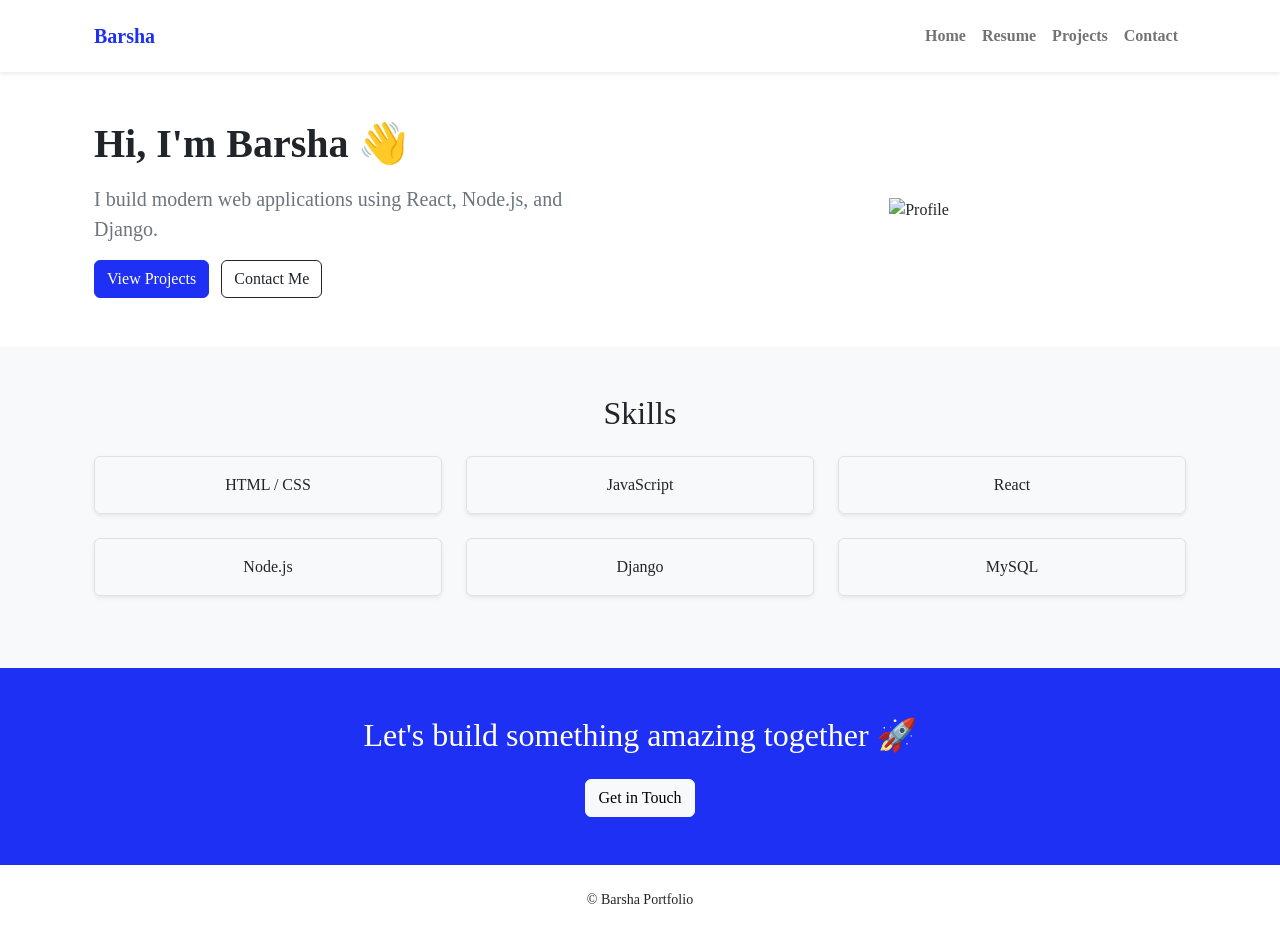
==== index.html @ f329c76d "Update index.html" ====
<!doctype html>
<html lang="en">
  <head>
    <meta charset="utf-8" />
    <meta name="viewport" content="width=device-width, initial-scale=1" />

    <title>Barsha Portfolio</title>

    <!-- Bootstrap CSS -->
    <link href="https://cdn.jsdelivr.net/npm/bootstrap@5.2.3/dist/css/bootstrap.min.css" rel="stylesheet" />

    <!-- Custom CSS -->
    <link href="styles.css" rel="stylesheet" />

    <style>
      /* Responsive Hero Section */
      .hero-img {
        max-width: 100%;
        height: auto;
      }

      /* Mobile spacing fix */
      @media (max-width: 768px) {
        .hero-text {
          text-align: center;
          margin-bottom: 2rem;
        }
      }
    </style>
  </head>

  <body class="d-flex flex-column h-100">

    <!-- Navbar -->
    <nav class="navbar navbar-expand-lg navbar-light bg-white py-3 shadow-sm">
      <div class="container px-4">
        <a class="navbar-brand fw-bold text-primary" href="index.html">Barsha</a>

        <button class="navbar-toggler" type="button" data-bs-toggle="collapse" data-bs-target="#navMenu">
          <span class="navbar-toggler-icon"></span>
        </button>

        <div class="collapse navbar-collapse" id="navMenu">
          <ul class="navbar-nav ms-auto fw-bold">
            <li class="nav-item"><a class="nav-link" href="index.html">Home</a></li>
            <li class="nav-item"><a class="nav-link" href="resume.html">Resume</a></li>
            <li class="nav-item"><a class="nav-link" href="projects.html">Projects</a></li>
            <li class="nav-item"><a class="nav-link" href="contact.html">Contact</a></li>
          </ul>
        </div>
      </div>
    </nav>

    <!-- Hero Section -->
    <main class="flex-shrink-0">
      <section class="py-5">
        <div class="container px-4">
          <div class="row align-items-center">

            <!-- Text -->
            <div class="col-lg-6 hero-text">
              <h1 class="fw-bold mb-3">Hi, I'm Barsha 👋</h1>
              <p class="lead text-muted">
                I build modern web applications using React, Node.js, and Django.
              </p>

              <a href="projects.html" class="btn btn-primary me-2">View Projects</a>
              <a href="contact.html" class="btn btn-outline-dark">Contact Me</a>
            </div>

            <!-- Image -->
            <div class="col-lg-6 text-center">
              <img src="assets/profile.png" alt="Profile" class="hero-img">
            </div>

          </div>
        </div>
      </section>

      <!-- Skills Section -->
      <section class="bg-light py-5">
        <div class="container px-4">
          <h2 class="text-center mb-4">Skills</h2>

          <div class="row text-center">

            <div class="col-md-4 col-sm-6 mb-4">
              <div class="p-3 border rounded shadow-sm">HTML / CSS</div>
            </div>

            <div class="col-md-4 col-sm-6 mb-4">
              <div class="p-3 border rounded shadow-sm">JavaScript</div>
            </div>

            <div class="col-md-4 col-sm-6 mb-4">
              <div class="p-3 border rounded shadow-sm">React</div>
            </div>

            <div class="col-md-4 col-sm-6 mb-4">
              <div class="p-3 border rounded shadow-sm">Node.js</div>
            </div>

            <div class="col-md-4 col-sm-6 mb-4">
              <div class="p-3 border rounded shadow-sm">Django</div>
            </div>

            <div class="col-md-4 col-sm-6 mb-4">
              <div class="p-3 border rounded shadow-sm">MySQL</div>
            </div>

          </div>
        </div>
      </section>

      <!-- CTA -->
      <section class="py-5 text-center bg-primary text-white">
        <div class="container px-4">
          <h2>Let's build something amazing together 🚀</h2>
          <a href="contact.html" class="btn btn-light mt-3">Get in Touch</a>
        </div>
      </section>
    </main>

    <!-- Footer -->
    <footer class="bg-white py-4 mt-auto">
      <div class="container text-center">
        <p class="mb-0 small">© Barsha Portfolio</p>
      </div>
    </footer>

    <!-- Bootstrap JS -->
    <script src="https://cdn.jsdelivr.net/npm/bootstrap@5.2.3/dist/js/bootstrap.bundle.min.js"></script>
  </body>
</html>
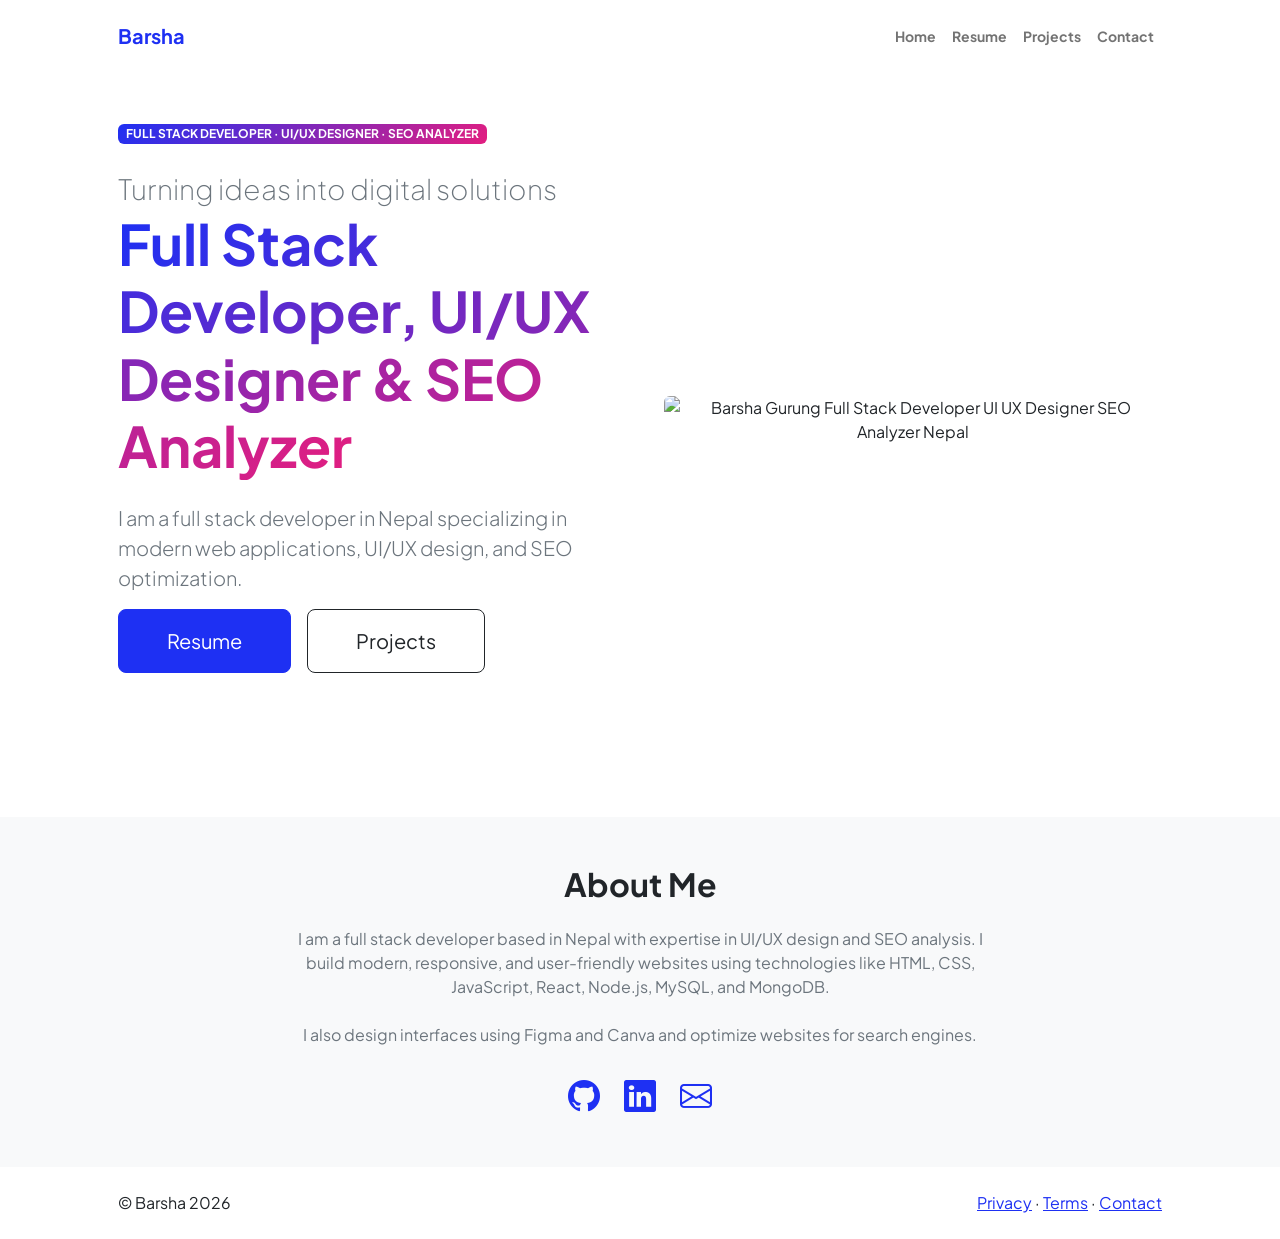
==== commit 1d848a6d: "Update index.html" ====
--- a/index.html
+++ b/index.html
@@ -1,134 +1,153 @@
 <!doctype html>
 <html lang="en">
-  <head>
-    <meta charset="utf-8" />
-    <meta name="viewport" content="width=device-width, initial-scale=1" />
+<head>
+  <meta charset="utf-8" />
+  <meta name="viewport" content="width=device-width, initial-scale=1" />
 
-    <title>Barsha Portfolio</title>
+  <!-- SEO -->
+  <title>Barsha Gurung | Full Stack Developer, UI/UX Designer & SEO Analyzer</title>
 
-    <!-- Bootstrap CSS -->
-    <link href="https://cdn.jsdelivr.net/npm/bootstrap@5.2.3/dist/css/bootstrap.min.css" rel="stylesheet" />
+  <meta name="description"
+    content="Barsha Gurung is a full stack developer, UI/UX designer, and SEO analyzer in Nepal specializing in modern, responsive websites and web applications." />
 
-    <!-- Custom CSS -->
-    <link href="styles.css" rel="stylesheet" />
+  <meta name="keywords"
+    content="Full Stack Developer Nepal, UI UX Designer Nepal, SEO Analyzer Nepal, Web Developer Nepal, Frontend Developer, Freelance Developer Nepal" />
 
-    <style>
-      /* Responsive Hero Section */
-      .hero-img {
-        max-width: 100%;
-        height: auto;
-      }
+  <meta name="robots" content="index, follow" />
 
-      /* Mobile spacing fix */
-      @media (max-width: 768px) {
-        .hero-text {
-          text-align: center;
-          margin-bottom: 2rem;
-        }
-      }
-    </style>
-  </head>
+  <link rel="canonical" href="https://barshagurung.com.np/" />
 
-  <body class="d-flex flex-column h-100">
+  <!-- Favicon-->
+  <link rel="icon" type="image/x-icon" href="assets/favicon.ico" />
 
-    <!-- Navbar -->
-    <nav class="navbar navbar-expand-lg navbar-light bg-white py-3 shadow-sm">
-      <div class="container px-4">
-        <a class="navbar-brand fw-bold text-primary" href="index.html">Barsha</a>
+  <!-- Fonts -->
+  <link rel="preconnect" href="https://fonts.googleapis.com" />
+  <link rel="preconnect" href="https://fonts.gstatic.com" crossorigin />
+  <link
+    href="https://fonts.googleapis.com/css2?family=Plus+Jakarta+Sans:wght@100;300;400;500;600;700;800;900&display=swap"
+    rel="stylesheet" />
 
-        <button class="navbar-toggler" type="button" data-bs-toggle="collapse" data-bs-target="#navMenu">
-          <span class="navbar-toggler-icon"></span>
-        </button>
+  <!-- Bootstrap -->
+  <link
+    href="https://cdn.jsdelivr.net/npm/bootstrap@5.2.3/dist/css/bootstrap.min.css"
+    rel="stylesheet" />
 
-        <div class="collapse navbar-collapse" id="navMenu">
-          <ul class="navbar-nav ms-auto fw-bold">
-            <li class="nav-item"><a class="nav-link" href="index.html">Home</a></li>
-            <li class="nav-item"><a class="nav-link" href="resume.html">Resume</a></li>
-            <li class="nav-item"><a class="nav-link" href="projects.html">Projects</a></li>
-            <li class="nav-item"><a class="nav-link" href="contact.html">Contact</a></li>
-          </ul>
+  <link
+    href="https://cdn.jsdelivr.net/npm/bootstrap-icons@1.8.1/font/bootstrap-icons.css"
+    rel="stylesheet" />
+
+  <link href="styles.css" rel="stylesheet" />
+</head>
+
+<body class="d-flex flex-column h-100">
+
+<!-- NAVBAR -->
+<nav class="navbar navbar-expand-lg navbar-light bg-white py-3">
+  <div class="container px-3 px-md-5">
+    <a class="navbar-brand" href="index.html">
+      <span class="fw-bolder text-primary">Barsha</span>
+    </a>
+
+    <button class="navbar-toggler" data-bs-toggle="collapse" data-bs-target="#navbarSupportedContent">
+      <span class="navbar-toggler-icon"></span>
+    </button>
+
+    <div class="collapse navbar-collapse" id="navbarSupportedContent">
+      <ul class="navbar-nav ms-auto mb-2 mb-lg-0 small fw-bolder text-center text-lg-start">
+        <li class="nav-item"><a class="nav-link" href="index.html">Home</a></li>
+        <li class="nav-item"><a class="nav-link" href="resume.html">Resume</a></li>
+        <li class="nav-item"><a class="nav-link" href="projects.html">Projects</a></li>
+        <li class="nav-item"><a class="nav-link" href="contact.html">Contact</a></li>
+      </ul>
+    </div>
+  </div>
+</nav>
+
+<!-- HEADER -->
+<header class="py-5">
+  <div class="container px-3 px-md-5 pb-5">
+    <div class="row gx-5 align-items-center">
+
+      <div class="col-12 col-lg-6 text-center text-lg-start mb-5">
+        <div class="badge bg-gradient-primary-to-secondary text-white mb-4">
+          <div class="text-uppercase">
+            Full Stack Developer · UI/UX Designer · SEO Analyzer
+          </div>
+        </div>
+
+        <div class="fs-3 fw-light text-muted">
+          Turning ideas into digital solutions
+        </div>
+
+        <h1 class="display-4 display-md-3 fw-bolder mb-4">
+          <span class="text-gradient d-inline">
+            Full Stack Developer, UI/UX Designer & SEO Analyzer
+          </span>
+        </h1>
+
+        <p class="lead text-muted">
+          I am a full stack developer in Nepal specializing in modern web applications,
+          UI/UX design, and SEO optimization.
+        </p>
+
+        <div class="d-grid gap-3 d-sm-flex justify-content-sm-center justify-content-lg-start">
+          <a class="btn btn-primary btn-lg px-5 py-3" href="resume.html">Resume</a>
+          <a class="btn btn-outline-dark btn-lg px-5 py-3" href="projects.html">Projects</a>
         </div>
       </div>
-    </nav>
 
-    <!-- Hero Section -->
-    <main class="flex-shrink-0">
-      <section class="py-5">
-        <div class="container px-4">
-          <div class="row align-items-center">
+      <div class="col-12 col-lg-6 text-center">
+        <img src="assets/profile.jpeg" class="img-fluid rounded"
+          alt="Barsha Gurung Full Stack Developer UI UX Designer SEO Analyzer Nepal">
+      </div>
 
-            <!-- Text -->
-            <div class="col-lg-6 hero-text">
-              <h1 class="fw-bold mb-3">Hi, I'm Barsha 👋</h1>
-              <p class="lead text-muted">
-                I build modern web applications using React, Node.js, and Django.
-              </p>
+    </div>
+  </div>
+</header>
 
-              <a href="projects.html" class="btn btn-primary me-2">View Projects</a>
-              <a href="contact.html" class="btn btn-outline-dark">Contact Me</a>
-            </div>
+<!-- ABOUT -->
+<section class="bg-light py-5">
+  <div class="container px-3 px-md-5">
+    <div class="row justify-content-center">
+      <div class="col-lg-8 text-center">
 
-            <!-- Image -->
-            <div class="col-lg-6 text-center">
-              <img src="assets/profile.png" alt="Profile" class="hero-img">
-            </div>
+        <h2 class="fw-bolder mb-4">About Me</h2>
 
-          </div>
+        <p class="text-muted">
+          I am a full stack developer based in Nepal with expertise in UI/UX design and SEO analysis.
+          I build modern, responsive, and user-friendly websites using technologies like HTML, CSS,
+          JavaScript, React, Node.js, MySQL, and MongoDB.
+          <br><br>
+          I also design interfaces using Figma and Canva and optimize websites for search engines.
+        </p>
+
+        <div class="d-flex justify-content-center fs-2 gap-4 mt-4">
+          <a href="https://github.com/barsa74" target="_blank"><i class="bi bi-github"></i></a>
+          <a href="https://www.linkedin.com/in/barsha-gurung-69b211281/" target="_blank"><i class="bi bi-linkedin"></i></a>
+          <a href="mailto:bgurung8467@gmail.com"><i class="bi bi-envelope"></i></a>
         </div>
-      </section>
 
-      <!-- Skills Section -->
-      <section class="bg-light py-5">
-        <div class="container px-4">
-          <h2 class="text-center mb-4">Skills</h2>
+      </div>
+    </div>
+  </div>
+</section>
 
-          <div class="row text-center">
+<!-- FOOTER -->
+<footer class="bg-white py-4 mt-auto">
+  <div class="container px-3 px-md-5">
+    <div class="d-flex justify-content-between flex-column flex-sm-row">
+      <div>© Barsha 2026</div>
+      <div>
+        <a href="privacy.html">Privacy</a> ·
+        <a href="terms.html">Terms</a> ·
+        <a href="contact.html">Contact</a>
+      </div>
+    </div>
+  </div>
+</footer>
 
-            <div class="col-md-4 col-sm-6 mb-4">
-              <div class="p-3 border rounded shadow-sm">HTML / CSS</div>
-            </div>
+<!-- JS -->
+<script src="https://cdn.jsdelivr.net/npm/bootstrap@5.2.3/dist/js/bootstrap.bundle.min.js"></script>
 
-            <div class="col-md-4 col-sm-6 mb-4">
-              <div class="p-3 border rounded shadow-sm">JavaScript</div>
-            </div>
-
-            <div class="col-md-4 col-sm-6 mb-4">
-              <div class="p-3 border rounded shadow-sm">React</div>
-            </div>
-
-            <div class="col-md-4 col-sm-6 mb-4">
-              <div class="p-3 border rounded shadow-sm">Node.js</div>
-            </div>
-
-            <div class="col-md-4 col-sm-6 mb-4">
-              <div class="p-3 border rounded shadow-sm">Django</div>
-            </div>
-
-            <div class="col-md-4 col-sm-6 mb-4">
-              <div class="p-3 border rounded shadow-sm">MySQL</div>
-            </div>
-
-          </div>
-        </div>
-      </section>
-
-      <!-- CTA -->
-      <section class="py-5 text-center bg-primary text-white">
-        <div class="container px-4">
-          <h2>Let's build something amazing together 🚀</h2>
-          <a href="contact.html" class="btn btn-light mt-3">Get in Touch</a>
-        </div>
-      </section>
-    </main>
-
-    <!-- Footer -->
-    <footer class="bg-white py-4 mt-auto">
-      <div class="container text-center">
-        <p class="mb-0 small">© Barsha Portfolio</p>
-      </div>
-    </footer>
-
-    <!-- Bootstrap JS -->
-    <script src="https://cdn.jsdelivr.net/npm/bootstrap@5.2.3/dist/js/bootstrap.bundle.min.js"></script>
-  </body>
+</body>
 </html>
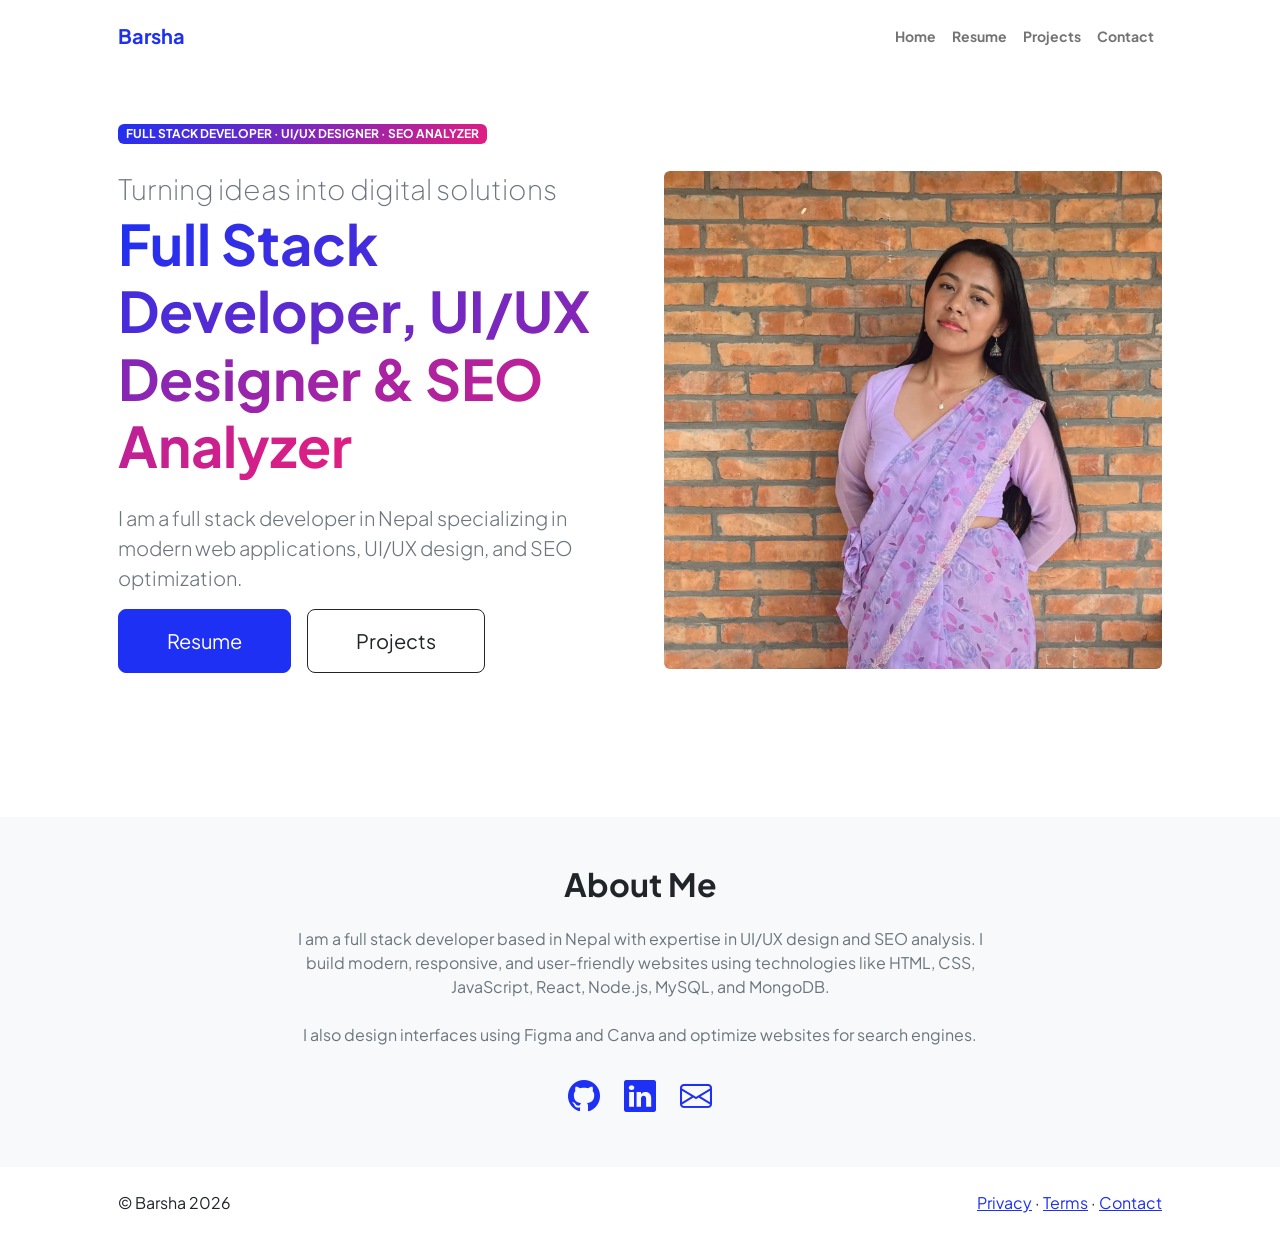
==== commit 369f7294: "Update index.html" ====
--- a/index.html
+++ b/index.html
@@ -18,7 +18,7 @@
   <link rel="canonical" href="https://barshagurung.com.np/" />
 
   <!-- Favicon-->
-  <link rel="icon" type="image/x-icon" href="assets/favicon.ico" />
+  <link rel="icon" type="image/x-icon" href="favicon.ico" />
 
   <!-- Fonts -->
   <link rel="preconnect" href="https://fonts.googleapis.com" />
@@ -97,7 +97,7 @@
       </div>
 
       <div class="col-12 col-lg-6 text-center">
-        <img src="assets/profile.jpeg" class="img-fluid rounded"
+        <img src="profile.jpeg" class="img-fluid rounded"
           alt="Barsha Gurung Full Stack Developer UI UX Designer SEO Analyzer Nepal">
       </div>
 
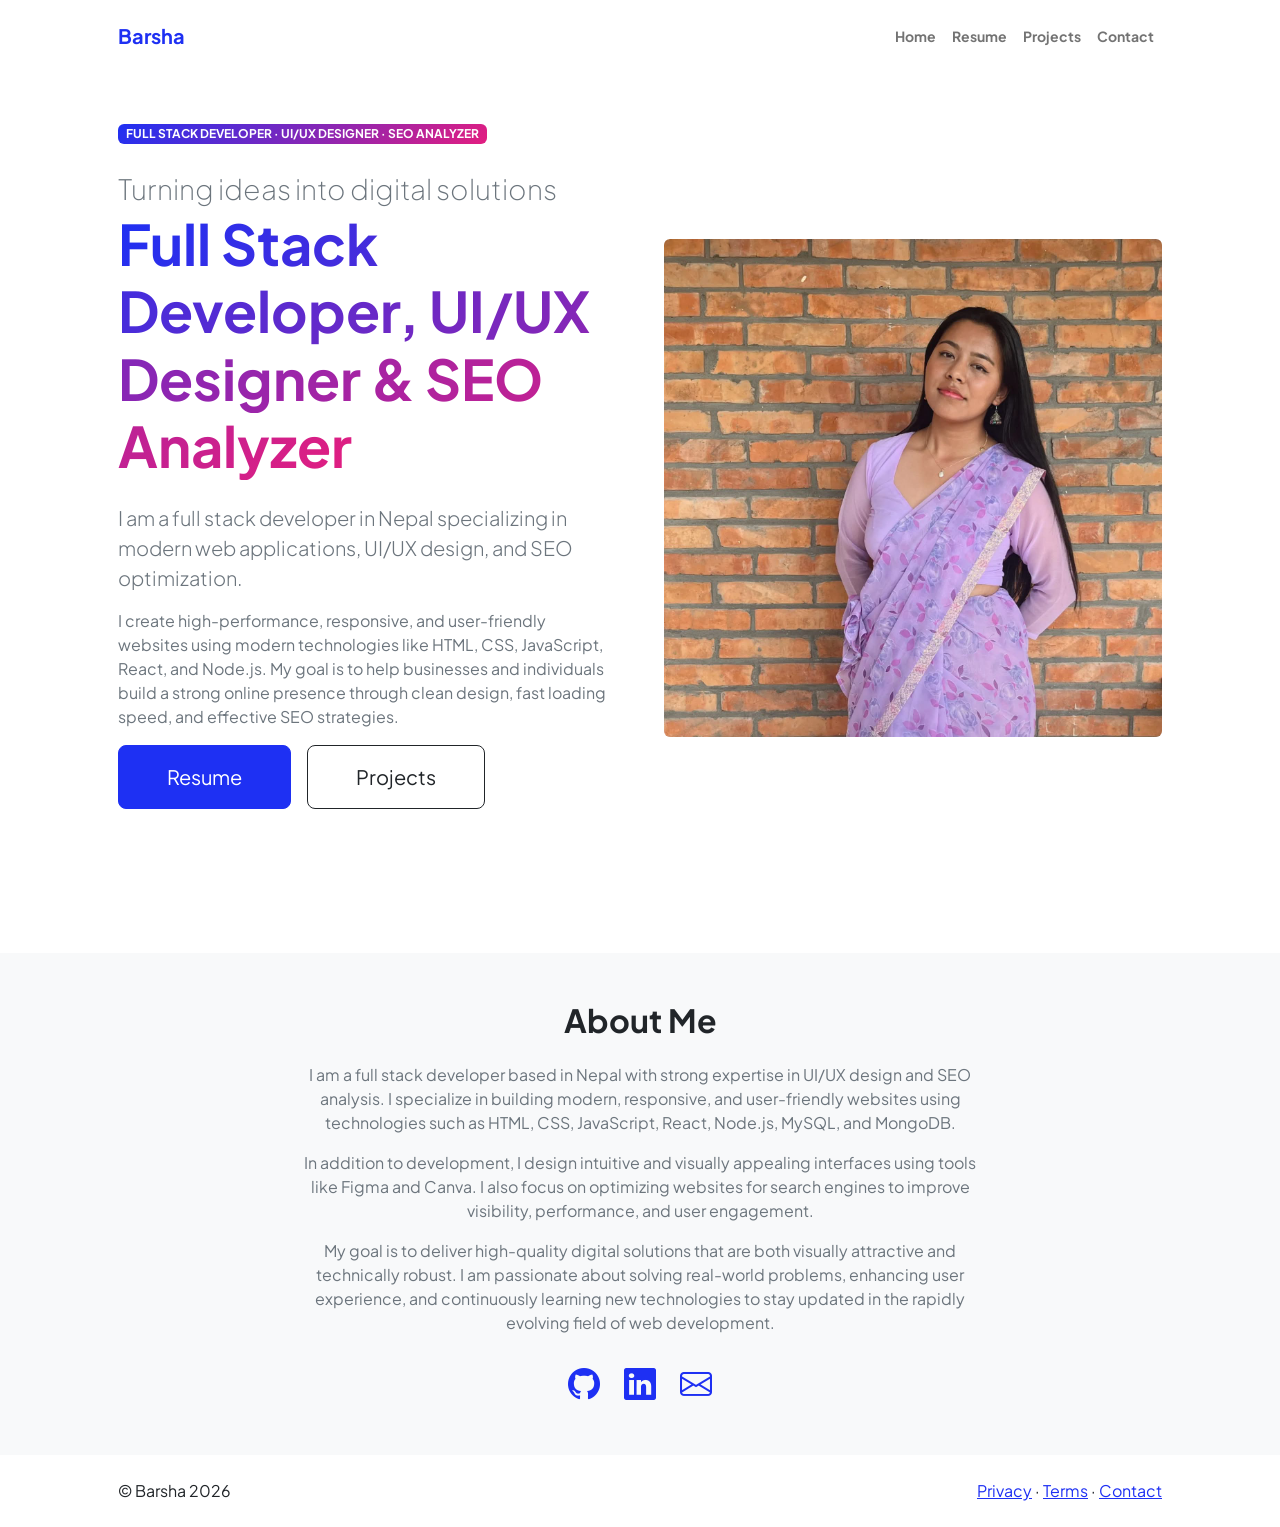
==== commit f663d467: "Update index.html" ====
--- a/index.html
+++ b/index.html
@@ -1,153 +1,220 @@
 <!doctype html>
 <html lang="en">
-<head>
-  <meta charset="utf-8" />
-  <meta name="viewport" content="width=device-width, initial-scale=1" />
-
-  <!-- SEO -->
-  <title>Barsha Gurung | Full Stack Developer, UI/UX Designer & SEO Analyzer</title>
-
-  <meta name="description"
-    content="Barsha Gurung is a full stack developer, UI/UX designer, and SEO analyzer in Nepal specializing in modern, responsive websites and web applications." />
-
-  <meta name="keywords"
-    content="Full Stack Developer Nepal, UI UX Designer Nepal, SEO Analyzer Nepal, Web Developer Nepal, Frontend Developer, Freelance Developer Nepal" />
-
-  <meta name="robots" content="index, follow" />
-
-  <link rel="canonical" href="https://barshagurung.com.np/" />
-
-  <!-- Favicon-->
-  <link rel="icon" type="image/x-icon" href="favicon.ico" />
-
-  <!-- Fonts -->
-  <link rel="preconnect" href="https://fonts.googleapis.com" />
-  <link rel="preconnect" href="https://fonts.gstatic.com" crossorigin />
-  <link
-    href="https://fonts.googleapis.com/css2?family=Plus+Jakarta+Sans:wght@100;300;400;500;600;700;800;900&display=swap"
-    rel="stylesheet" />
-
-  <!-- Bootstrap -->
-  <link
-    href="https://cdn.jsdelivr.net/npm/bootstrap@5.2.3/dist/css/bootstrap.min.css"
-    rel="stylesheet" />
-
-  <link
-    href="https://cdn.jsdelivr.net/npm/bootstrap-icons@1.8.1/font/bootstrap-icons.css"
-    rel="stylesheet" />
-
-  <link href="styles.css" rel="stylesheet" />
-</head>
-
-<body class="d-flex flex-column h-100">
-
-<!-- NAVBAR -->
-<nav class="navbar navbar-expand-lg navbar-light bg-white py-3">
-  <div class="container px-3 px-md-5">
-    <a class="navbar-brand" href="index.html">
-      <span class="fw-bolder text-primary">Barsha</span>
-    </a>
-
-    <button class="navbar-toggler" data-bs-toggle="collapse" data-bs-target="#navbarSupportedContent">
-      <span class="navbar-toggler-icon"></span>
-    </button>
-
-    <div class="collapse navbar-collapse" id="navbarSupportedContent">
-      <ul class="navbar-nav ms-auto mb-2 mb-lg-0 small fw-bolder text-center text-lg-start">
-        <li class="nav-item"><a class="nav-link" href="index.html">Home</a></li>
-        <li class="nav-item"><a class="nav-link" href="resume.html">Resume</a></li>
-        <li class="nav-item"><a class="nav-link" href="projects.html">Projects</a></li>
-        <li class="nav-item"><a class="nav-link" href="contact.html">Contact</a></li>
-      </ul>
-    </div>
-  </div>
-</nav>
-
-<!-- HEADER -->
-<header class="py-5">
-  <div class="container px-3 px-md-5 pb-5">
-    <div class="row gx-5 align-items-center">
-
-      <div class="col-12 col-lg-6 text-center text-lg-start mb-5">
-        <div class="badge bg-gradient-primary-to-secondary text-white mb-4">
-          <div class="text-uppercase">
-            Full Stack Developer · UI/UX Designer · SEO Analyzer
-          </div>
-        </div>
-
-        <div class="fs-3 fw-light text-muted">
-          Turning ideas into digital solutions
-        </div>
-
-        <h1 class="display-4 display-md-3 fw-bolder mb-4">
-          <span class="text-gradient d-inline">
-            Full Stack Developer, UI/UX Designer & SEO Analyzer
-          </span>
-        </h1>
-
-        <p class="lead text-muted">
-          I am a full stack developer in Nepal specializing in modern web applications,
-          UI/UX design, and SEO optimization.
-        </p>
-
-        <div class="d-grid gap-3 d-sm-flex justify-content-sm-center justify-content-lg-start">
-          <a class="btn btn-primary btn-lg px-5 py-3" href="resume.html">Resume</a>
-          <a class="btn btn-outline-dark btn-lg px-5 py-3" href="projects.html">Projects</a>
-        </div>
-      </div>
-
-      <div class="col-12 col-lg-6 text-center">
-        <img src="profile.jpeg" class="img-fluid rounded"
-          alt="Barsha Gurung Full Stack Developer UI UX Designer SEO Analyzer Nepal">
-      </div>
-
-    </div>
-  </div>
-</header>
-
-<!-- ABOUT -->
-<section class="bg-light py-5">
-  <div class="container px-3 px-md-5">
-    <div class="row justify-content-center">
-      <div class="col-lg-8 text-center">
-
-        <h2 class="fw-bolder mb-4">About Me</h2>
-
-        <p class="text-muted">
-          I am a full stack developer based in Nepal with expertise in UI/UX design and SEO analysis.
-          I build modern, responsive, and user-friendly websites using technologies like HTML, CSS,
-          JavaScript, React, Node.js, MySQL, and MongoDB.
-          <br><br>
-          I also design interfaces using Figma and Canva and optimize websites for search engines.
-        </p>
-
-        <div class="d-flex justify-content-center fs-2 gap-4 mt-4">
-          <a href="https://github.com/barsa74" target="_blank"><i class="bi bi-github"></i></a>
-          <a href="https://www.linkedin.com/in/barsha-gurung-69b211281/" target="_blank"><i class="bi bi-linkedin"></i></a>
-          <a href="mailto:bgurung8467@gmail.com"><i class="bi bi-envelope"></i></a>
-        </div>
-
-      </div>
-    </div>
-  </div>
-</section>
-
-<!-- FOOTER -->
-<footer class="bg-white py-4 mt-auto">
-  <div class="container px-3 px-md-5">
-    <div class="d-flex justify-content-between flex-column flex-sm-row">
-      <div>© Barsha 2026</div>
-      <div>
-        <a href="privacy.html">Privacy</a> ·
-        <a href="terms.html">Terms</a> ·
-        <a href="contact.html">Contact</a>
-      </div>
-    </div>
-  </div>
-</footer>
-
-<!-- JS -->
-<script src="https://cdn.jsdelivr.net/npm/bootstrap@5.2.3/dist/js/bootstrap.bundle.min.js"></script>
-
-</body>
+  <head>
+    <meta charset="utf-8" />
+    <meta name="viewport" content="width=device-width, initial-scale=1" />
+
+    <!-- SEO -->
+    <title>
+      Barsha Gurung | Full Stack Developer, UI/UX Designer & SEO Analyzer
+    </title>
+
+    <meta
+      name="description"
+      content="Barsha Gurung is a full stack developer, UI/UX designer, and SEO analyzer in Nepal specializing in modern, responsive websites and web applications."
+    />
+
+    <meta
+      name="keywords"
+      content="Full Stack Developer Nepal, UI UX Designer Nepal, SEO Analyzer Nepal, Web Developer Nepal, Frontend Developer, Freelance Developer Nepal"
+    />
+
+    <meta name="robots" content="index, follow" />
+
+    <link rel="canonical" href="https://barshagurung.com.np/" />
+
+    <!-- Favicon-->
+    <link rel="icon" type="image/x-icon" href="assets/favicon.ico" />
+
+    <!-- Fonts -->
+    <link rel="preconnect" href="https://fonts.googleapis.com" />
+    <link rel="preconnect" href="https://fonts.gstatic.com" crossorigin />
+    <link
+      href="https://fonts.googleapis.com/css2?family=Plus+Jakarta+Sans:wght@100;300;400;500;600;700;800;900&display=swap"
+      rel="stylesheet"
+    />
+
+    <!-- Bootstrap -->
+    <link
+      href="https://cdn.jsdelivr.net/npm/bootstrap@5.2.3/dist/css/bootstrap.min.css"
+      rel="stylesheet"
+    />
+
+    <link
+      href="https://cdn.jsdelivr.net/npm/bootstrap-icons@1.8.1/font/bootstrap-icons.css"
+      rel="stylesheet"
+    />
+
+    <link href="styles.css" rel="stylesheet" />
+  </head>
+
+  <body class="d-flex flex-column h-100">
+    <!-- NAVBAR -->
+    <nav class="navbar navbar-expand-lg navbar-light bg-white py-3">
+      <div class="container px-3 px-md-5">
+        <a class="navbar-brand" href="index.html">
+          <span class="fw-bolder text-primary">Barsha</span>
+        </a>
+
+        <button
+          class="navbar-toggler"
+          data-bs-toggle="collapse"
+          data-bs-target="#navbarSupportedContent"
+          aria-label="Toggle navigation"
+        >
+          <span class="navbar-toggler-icon"></span>
+        </button>
+
+        <div class="collapse navbar-collapse" id="navbarSupportedContent">
+          <ul
+            class="navbar-nav ms-auto mb-2 mb-lg-0 small fw-bolder text-center text-lg-start"
+          >
+            <li class="nav-item">
+              <a class="nav-link" href="index.html">Home</a>
+            </li>
+            <li class="nav-item">
+              <a class="nav-link" href="resume.html">Resume</a>
+            </li>
+            <li class="nav-item">
+              <a class="nav-link" href="projects.html">Projects</a>
+            </li>
+            <li class="nav-item">
+              <a class="nav-link" href="contact.html">Contact</a>
+            </li>
+          </ul>
+        </div>
+      </div>
+    </nav>
+
+    <!-- HEADER -->
+    <header class="py-5">
+      <div class="container px-3 px-md-5 pb-5">
+        <div class="row gx-5 align-items-center">
+          <div class="col-12 col-lg-6 text-center text-lg-start mb-5">
+            <div class="badge bg-gradient-primary-to-secondary text-white mb-4">
+              <div class="text-uppercase">
+                Full Stack Developer · UI/UX Designer · SEO Analyzer
+              </div>
+            </div>
+
+            <div class="fs-3 fw-light text-muted">
+              Turning ideas into digital solutions
+            </div>
+
+            <h1 class="display-4 display-md-3 fw-bolder mb-4">
+              <span class="text-gradient d-inline">
+                Full Stack Developer, UI/UX Designer & SEO Analyzer
+              </span>
+            </h1>
+
+            <p class="lead text-muted">
+              I am a full stack developer in Nepal specializing in modern web
+              applications, UI/UX design, and SEO optimization.
+            </p>
+
+            <!-- ✅ Added SEO content -->
+            <p class="text-muted">
+              I create high-performance, responsive, and user-friendly websites
+              using modern technologies like HTML, CSS, JavaScript, React, and
+              Node.js. My goal is to help businesses and individuals build a
+              strong online presence through clean design, fast loading speed,
+              and effective SEO strategies.
+            </p>
+
+            <div
+              class="d-grid gap-3 d-sm-flex justify-content-sm-center justify-content-lg-start"
+            >
+              <a class="btn btn-primary btn-lg px-5 py-3" href="resume.html"
+                >Resume</a
+              >
+              <a
+                class="btn btn-outline-dark btn-lg px-5 py-3"
+                href="projects.html"
+                >Projects</a
+              >
+            </div>
+          </div>
+
+          <div class="col-12 col-lg-6 text-center">
+            <img
+              src="profile.jpeg"
+              class="img-fluid rounded"
+              alt="Barsha Gurung Full Stack Developer UI UX Designer SEO Analyzer Nepal"
+              width="500"
+              height="500"
+            />
+          </div>
+        </div>
+      </div>
+    </header>
+
+    <!-- ABOUT -->
+    <section class="bg-light py-5">
+      <div class="container px-3 px-md-5">
+        <div class="row justify-content-center">
+          <div class="col-lg-8 text-center">
+            <h2 class="fw-bolder mb-4">About Me</h2>
+            <p class="text-muted">
+              I am a full stack developer based in Nepal with strong expertise
+              in UI/UX design and SEO analysis. I specialize in building modern,
+              responsive, and user-friendly websites using technologies such as
+              HTML, CSS, JavaScript, React, Node.js, MySQL, and MongoDB.
+            </p>
+
+            <p class="text-muted">
+              In addition to development, I design intuitive and visually
+              appealing interfaces using tools like Figma and Canva. I also
+              focus on optimizing websites for search engines to improve
+              visibility, performance, and user engagement.
+            </p>
+
+            <p class="text-muted">
+              My goal is to deliver high-quality digital solutions that are both
+              visually attractive and technically robust. I am passionate about
+              solving real-world problems, enhancing user experience, and
+              continuously learning new technologies to stay updated in the
+              rapidly evolving field of web development.
+            </p>
+
+            <div class="d-flex justify-content-center fs-2 gap-4 mt-4">
+              <a
+                href="https://github.com/barsa74"
+                target="_blank"
+                aria-label="GitHub Profile"
+              >
+                <i class="bi bi-github"></i>
+              </a>
+              <a
+                href="https://www.linkedin.com/in/barsha-gurung-69b211281/"
+                target="_blank"
+                aria-label="LinkedIn Profile"
+              >
+                <i class="bi bi-linkedin"></i>
+              </a>
+              <a href="mailto:bgurung8467@gmail.com" aria-label="Send Email">
+                <i class="bi bi-envelope"></i>
+              </a>
+            </div>
+          </div>
+        </div>
+      </div>
+    </section>
+
+    <!-- FOOTER -->
+    <footer class="bg-white py-4 mt-auto">
+      <div class="container px-3 px-md-5">
+        <div class="d-flex justify-content-between flex-column flex-sm-row">
+          <div>© Barsha 2026</div>
+          <div>
+            <a href="privacy.html">Privacy</a> ·
+            <a href="terms.html">Terms</a> ·
+            <a href="contact.html">Contact</a>
+          </div>
+        </div>
+      </div>
+    </footer>
+
+    <!-- JS -->
+    <script src="https://cdn.jsdelivr.net/npm/bootstrap@5.2.3/dist/js/bootstrap.bundle.min.js"></script>
+  </body>
 </html>
